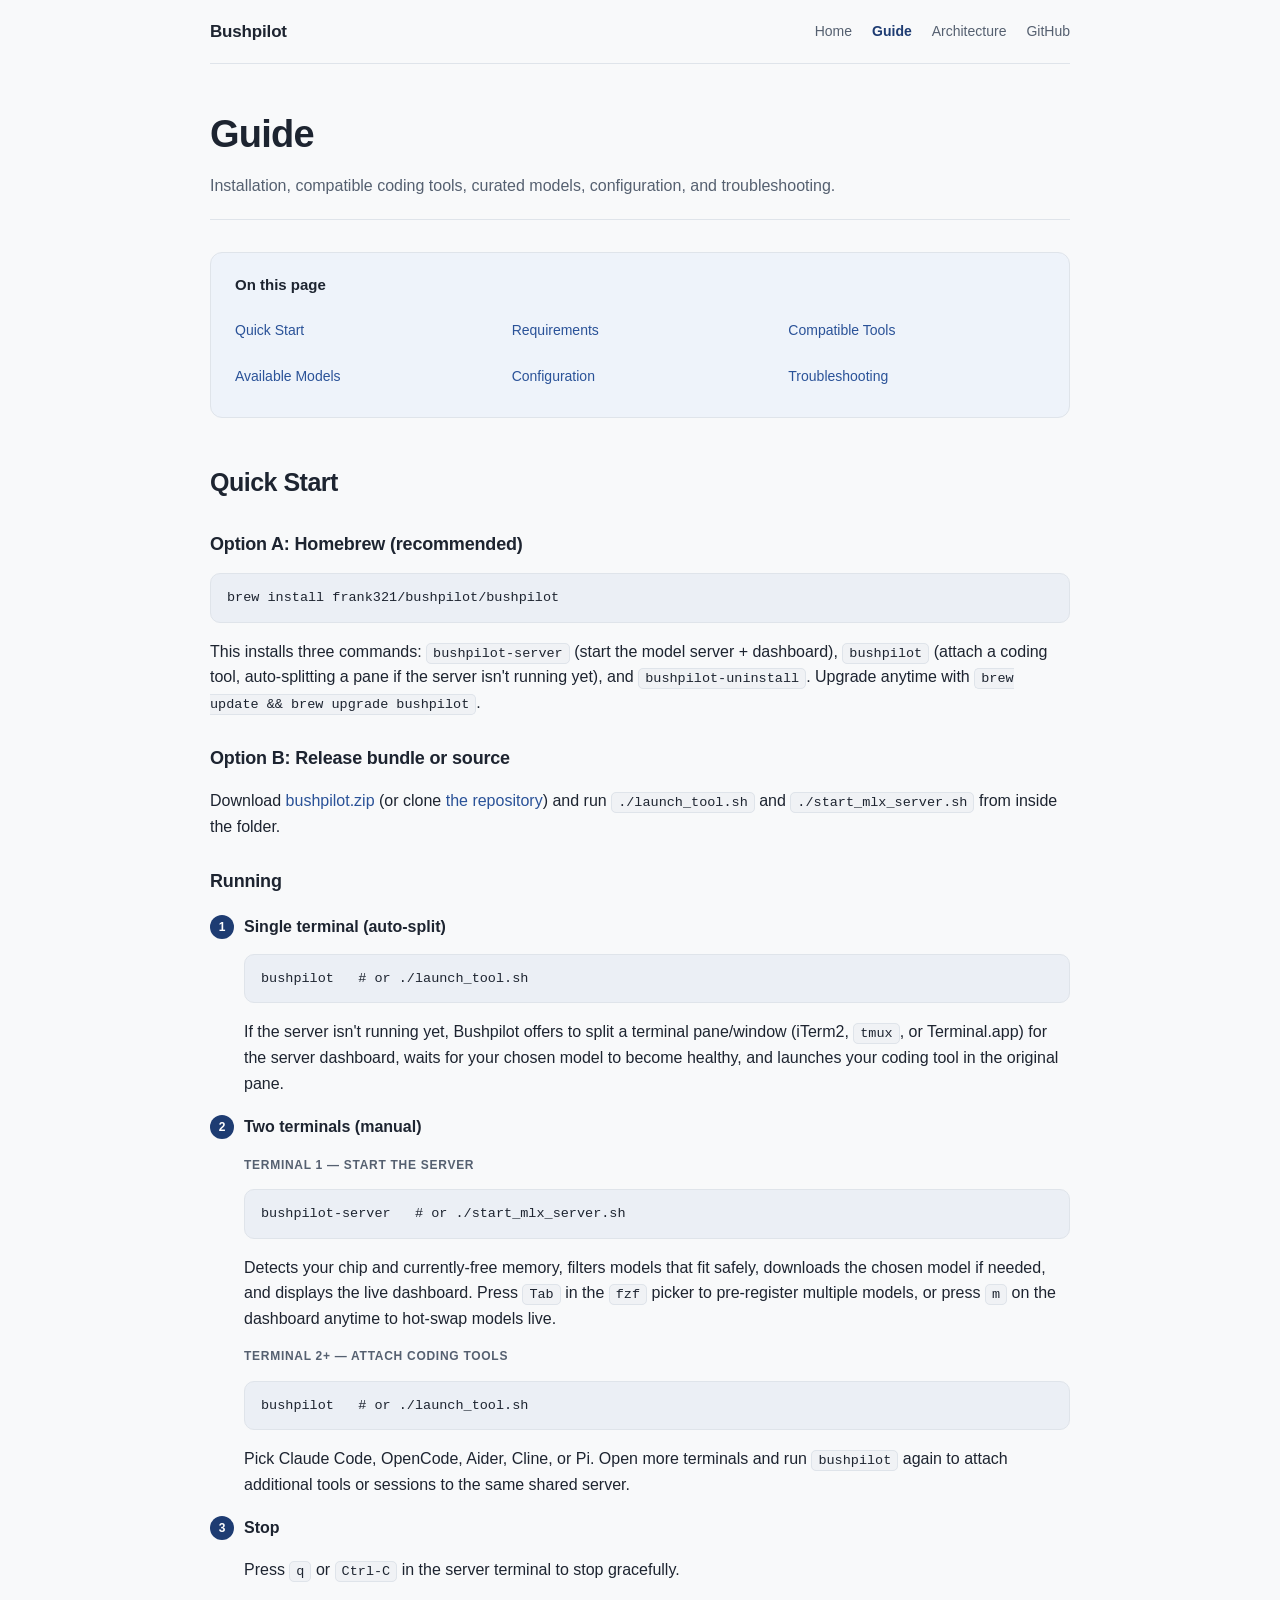
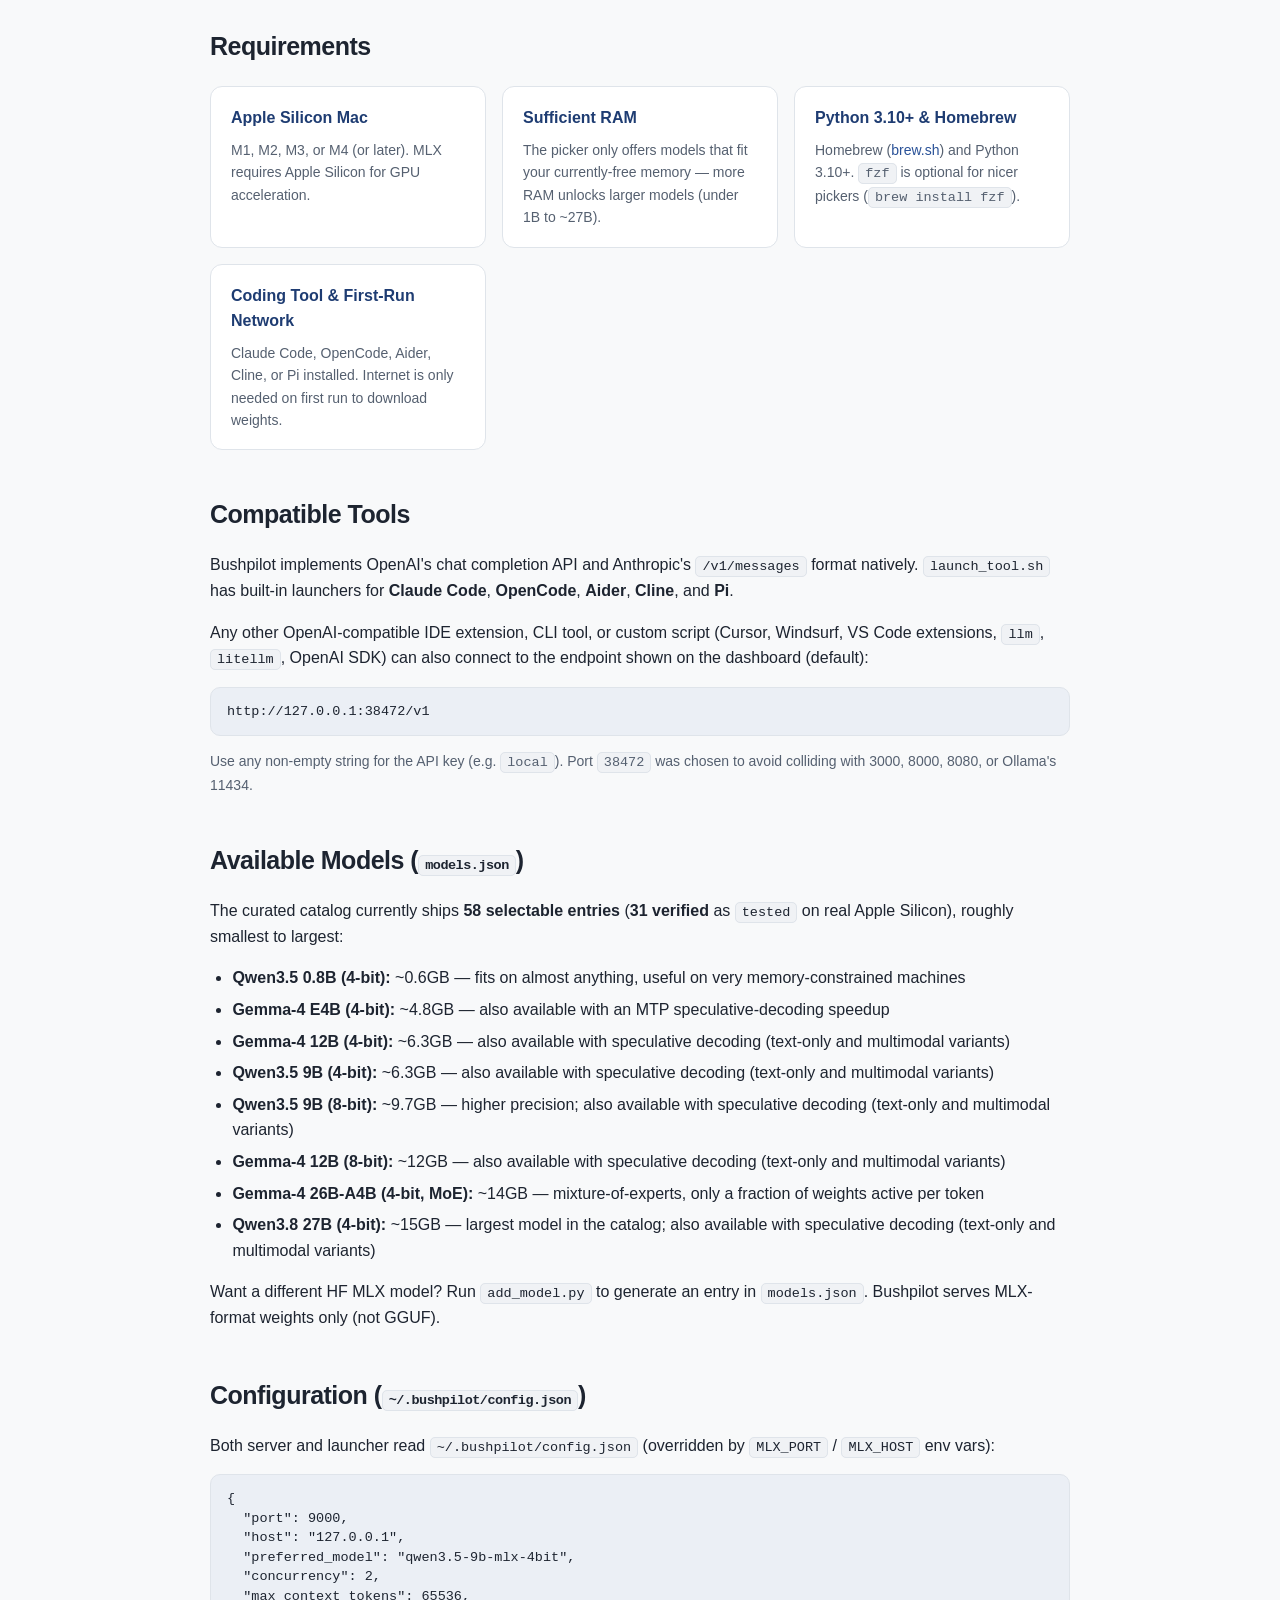
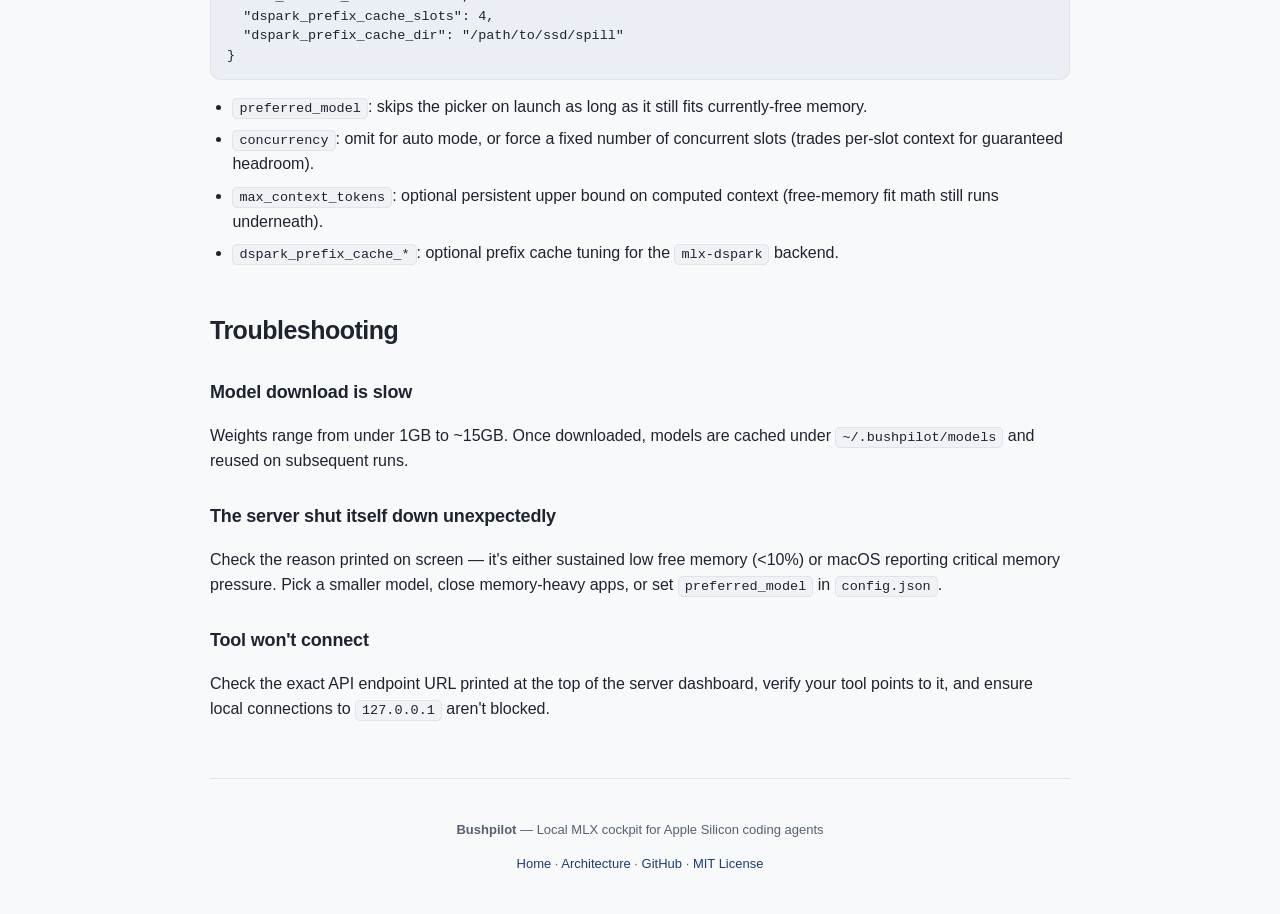
==== docs/guide.html @ 11734fc4 "Split website into landing, guide, and architecture pages for bushpilot.dev" ====
<!DOCTYPE html>
<html lang="en">
<head>
  <meta charset="utf-8">
  <meta name="viewport" content="width=device-width, initial-scale=1">
  <title>Guide — Bushpilot</title>
  <meta name="description" content="Quick start, requirements, compatible coding tools, model catalog, configuration, and troubleshooting for Bushpilot.">
  <link rel="canonical" href="https://bushpilot.dev/guide.html">
  <link rel="stylesheet" href="style.css">
</head>
<body>
<div class="wrap">

  <nav class="topnav">
    <a class="brand" href="index.html">Bushpilot</a>
    <div class="links">
      <a href="index.html">Home</a>
      <a class="active" href="guide.html">Guide</a>
      <a href="architecture.html">Architecture</a>
      <a href="https://github.com/frank321/bushpilot">GitHub</a>
    </div>
  </nav>

  <header class="page-header">
    <h1>Guide</h1>
    <p>Installation, compatible coding tools, curated models, configuration, and troubleshooting.</p>
  </header>

  <div class="toc">
    <h2>On this page</h2>
    <ol>
      <li><a href="#quick-start">Quick Start</a></li>
      <li><a href="#requirements">Requirements</a></li>
      <li><a href="#compatible-tools">Compatible Tools</a></li>
      <li><a href="#models">Available Models</a></li>
      <li><a href="#config">Configuration</a></li>
      <li><a href="#troubleshooting">Troubleshooting</a></li>
    </ol>
  </div>

  <section id="quick-start">
    <h2>Quick Start</h2>

    <h3>Option A: Homebrew (recommended)</h3>
    <pre>brew install frank321/bushpilot/bushpilot</pre>
    <p>
      This installs three commands: <code class="inline">bushpilot-server</code> (start the model server + dashboard),
      <code class="inline">bushpilot</code> (attach a coding tool, auto-splitting a pane if the server isn't running yet), and
      <code class="inline">bushpilot-uninstall</code>. Upgrade anytime with <code class="inline">brew update &amp;&amp; brew upgrade bushpilot</code>.
    </p>

    <h3>Option B: Release bundle or source</h3>
    <p>
      Download <a href="https://github.com/frank321/bushpilot/releases/latest/download/bushpilot.zip">bushpilot.zip</a>
      (or clone <a href="https://github.com/frank321/bushpilot">the repository</a>) and run <code class="inline">./launch_tool.sh</code>
      and <code class="inline">./start_mlx_server.sh</code> from inside the folder.
    </p>

    <h3>Running</h3>
    <ol class="steps">
      <li>
        <strong>Single terminal (auto-split)</strong>
        <pre>bushpilot   # or ./launch_tool.sh</pre>
        <p>
          If the server isn't running yet, Bushpilot offers to split a terminal pane/window (iTerm2, <code class="inline">tmux</code>, or Terminal.app)
          for the server dashboard, waits for your chosen model to become healthy, and launches your coding tool in the original pane.
        </p>
      </li>
      <li>
        <strong>Two terminals (manual)</strong>
        <div class="terminal-label">Terminal 1 — Start the server</div>
        <pre>bushpilot-server   # or ./start_mlx_server.sh</pre>
        <p>
          Detects your chip and currently-free memory, filters models that fit safely, downloads the chosen model if needed,
          and displays the live dashboard. Press <code class="inline">Tab</code> in the <code class="inline">fzf</code> picker to pre-register
          multiple models, or press <code class="inline">m</code> on the dashboard anytime to hot-swap models live.
        </p>
        <div class="terminal-label">Terminal 2+ — Attach coding tools</div>
        <pre>bushpilot   # or ./launch_tool.sh</pre>
        <p>
          Pick Claude Code, OpenCode, Aider, Cline, or Pi. Open more terminals and run <code class="inline">bushpilot</code> again
          to attach additional tools or sessions to the same shared server.
        </p>
      </li>
      <li>
        <strong>Stop</strong>
        <p>
          Press <code class="inline">q</code> or <code class="inline">Ctrl-C</code> in the server terminal to stop gracefully.
        </p>
      </li>
    </ol>
  </section>

  <section id="requirements">
    <h2>Requirements</h2>
    <div class="features-grid">
      <div class="feature-card">
        <h4>Apple Silicon Mac</h4>
        <p>M1, M2, M3, or M4 (or later). MLX requires Apple Silicon for GPU acceleration.</p>
      </div>
      <div class="feature-card">
        <h4>Sufficient RAM</h4>
        <p>The picker only offers models that fit your currently-free memory — more RAM unlocks larger models (under 1B to ~27B).</p>
      </div>
      <div class="feature-card">
        <h4>Python 3.10+ &amp; Homebrew</h4>
        <p>Homebrew (<a href="https://brew.sh">brew.sh</a>) and Python 3.10+. <code class="inline">fzf</code> is optional for nicer pickers (<code class="inline">brew install fzf</code>).</p>
      </div>
      <div class="feature-card">
        <h4>Coding Tool &amp; First-Run Network</h4>
        <p>Claude Code, OpenCode, Aider, Cline, or Pi installed. Internet is only needed on first run to download weights.</p>
      </div>
    </div>
  </section>

  <section id="compatible-tools">
    <h2>Compatible Tools</h2>
    <p>
      Bushpilot implements OpenAI's chat completion API and Anthropic's <code class="inline">/v1/messages</code> format natively.
      <code class="inline">launch_tool.sh</code> has built-in launchers for <strong>Claude Code</strong>, <strong>OpenCode</strong>,
      <strong>Aider</strong>, <strong>Cline</strong>, and <strong>Pi</strong>.
    </p>
    <p>
      Any other OpenAI-compatible IDE extension, CLI tool, or custom script (Cursor, Windsurf, VS Code extensions, <code class="inline">llm</code>, <code class="inline">litellm</code>, OpenAI SDK)
      can also connect to the endpoint shown on the dashboard (default):
    </p>
    <pre>http://127.0.0.1:38472/v1</pre>
    <p style="font-size: 14px; color: var(--text-dim);">
      Use any non-empty string for the API key (e.g. <code class="inline">local</code>). Port <code class="inline">38472</code> was chosen to avoid colliding with 3000, 8000, 8080, or Ollama's 11434.
    </p>
  </section>

  <section id="models">
    <h2>Available Models (<code class="inline">models.json</code>)</h2>
    <p>The curated catalog currently ships <strong>58 selectable entries</strong> (<strong>31 verified</strong> as <code class="inline">tested</code> on real Apple Silicon), roughly smallest to largest:</p>
    <ul>
      <li><strong>Qwen3.5 0.8B (4-bit):</strong> ~0.6GB — fits on almost anything, useful on very memory-constrained machines</li>
      <li><strong>Gemma-4 E4B (4-bit):</strong> ~4.8GB — also available with an MTP speculative-decoding speedup</li>
      <li><strong>Gemma-4 12B (4-bit):</strong> ~6.3GB — also available with speculative decoding (text-only and multimodal variants)</li>
      <li><strong>Qwen3.5 9B (4-bit):</strong> ~6.3GB — also available with speculative decoding (text-only and multimodal variants)</li>
      <li><strong>Qwen3.5 9B (8-bit):</strong> ~9.7GB — higher precision; also available with speculative decoding (text-only and multimodal variants)</li>
      <li><strong>Gemma-4 12B (8-bit):</strong> ~12GB — also available with speculative decoding (text-only and multimodal variants)</li>
      <li><strong>Gemma-4 26B-A4B (4-bit, MoE):</strong> ~14GB — mixture-of-experts, only a fraction of weights active per token</li>
      <li><strong>Qwen3.8 27B (4-bit):</strong> ~15GB — largest model in the catalog; also available with speculative decoding (text-only and multimodal variants)</li>
    </ul>
    <p>
      Want a different HF MLX model? Run <code class="inline">add_model.py</code> to generate an entry in <code class="inline">models.json</code>.
      Bushpilot serves MLX-format weights only (not GGUF).
    </p>
  </section>

  <section id="config">
    <h2>Configuration (<code class="inline">~/.bushpilot/config.json</code>)</h2>
    <p>
      Both server and launcher read <code class="inline">~/.bushpilot/config.json</code> (overridden by <code class="inline">MLX_PORT</code> / <code class="inline">MLX_HOST</code> env vars):
    </p>
    <pre>{
  "port": 9000,
  "host": "127.0.0.1",
  "preferred_model": "qwen3.5-9b-mlx-4bit",
  "concurrency": 2,
  "max_context_tokens": 65536,
  "dspark_prefix_cache_slots": 4,
  "dspark_prefix_cache_dir": "/path/to/ssd/spill"
}</pre>
    <ul>
      <li><code class="inline">preferred_model</code>: skips the picker on launch as long as it still fits currently-free memory.</li>
      <li><code class="inline">concurrency</code>: omit for auto mode, or force a fixed number of concurrent slots (trades per-slot context for guaranteed headroom).</li>
      <li><code class="inline">max_context_tokens</code>: optional persistent upper bound on computed context (free-memory fit math still runs underneath).</li>
      <li><code class="inline">dspark_prefix_cache_*</code>: optional prefix cache tuning for the <code class="inline">mlx-dspark</code> backend.</li>
    </ul>
  </section>

  <section id="troubleshooting">
    <h2>Troubleshooting</h2>
    <h3>Model download is slow</h3>
    <p>
      Weights range from under 1GB to ~15GB. Once downloaded, models are cached under <code class="inline">~/.bushpilot/models</code> and reused on subsequent runs.
    </p>
    <h3>The server shut itself down unexpectedly</h3>
    <p>
      Check the reason printed on screen — it's either sustained low free memory (&lt;10%) or macOS reporting critical memory pressure.
      Pick a smaller model, close memory-heavy apps, or set <code class="inline">preferred_model</code> in <code class="inline">config.json</code>.
    </p>
    <h3>Tool won't connect</h3>
    <p>
      Check the exact API endpoint URL printed at the top of the server dashboard, verify your tool points to it, and ensure local connections to <code class="inline">127.0.0.1</code> aren't blocked.
    </p>
  </section>

  <footer>
    <p><strong>Bushpilot</strong> — Local MLX cockpit for Apple Silicon coding agents</p>
    <p>
      <a href="index.html">Home</a> ·
      <a href="architecture.html">Architecture</a> ·
      <a href="https://github.com/frank321/bushpilot">GitHub</a> ·
      <a href="https://github.com/frank321/bushpilot/blob/main/LICENSE">MIT License</a>
    </p>
  </footer>

</div>
</body>
</html>
---- docs/style.css ----
:root {
  --bg: #f8f9fa;
  --bg-card: #ffffff;
  --bg-alt: #f0f2f5;
  --text: #1d2430;
  --text-dim: #556070;
  --border: #dfe4ea;
  --accent: #1e3c72;
  --accent-light: #2a5298;
  --accent-text: #ffffff;
  --info-bg: #eef3fa;
  --term-bg: #151922;
  --term-text: #e6edf3;
  --term-dim: #8b949e;
  --term-accent: #7ee787;
  --term-blue: #79c0ff;
}

* { box-sizing: border-box; }

body {
  margin: 0;
  background: var(--bg);
  color: var(--text);
  font-family: -apple-system, BlinkMacSystemFont, "Segoe UI", Roboto, Helvetica, Arial, sans-serif;
  line-height: 1.6;
}

.wrap {
  max-width: 900px;
  margin: 0 auto;
  padding: 0 20px;
}

a {
  color: var(--accent-light);
  text-decoration: none;
}
a:hover {
  text-decoration: underline;
}

/* Top navigation */
nav.topnav {
  display: flex;
  align-items: center;
  justify-content: space-between;
  padding: 18px 0;
  border-bottom: 1px solid var(--border);
  gap: 16px;
  flex-wrap: wrap;
}
nav.topnav .brand {
  font-weight: 700;
  font-size: 17px;
  color: var(--text);
  letter-spacing: -0.01em;
}
nav.topnav .brand:hover {
  text-decoration: none;
}
nav.topnav .links {
  display: flex;
  gap: 20px;
  font-size: 14px;
  font-weight: 500;
  flex-wrap: wrap;
}
nav.topnav .links a {
  color: var(--text-dim);
}
nav.topnav .links a:hover,
nav.topnav .links a.active {
  color: var(--accent);
}
nav.topnav .links a.active {
  font-weight: 600;
}

/* Hero */
header.hero {
  text-align: center;
  padding: 52px 0 32px;
}
header.hero h1 {
  font-size: clamp(32px, 6vw, 48px);
  margin: 0 0 10px;
  letter-spacing: -0.025em;
}
header.hero .subtitle {
  font-size: 16px;
  color: var(--text-dim);
  margin: 6px 0 20px;
  font-weight: 500;
}
header.hero p.tagline {
  font-size: clamp(16px, 3vw, 19px);
  color: var(--text);
  max-width: 680px;
  margin: 0 auto 24px;
  line-height: 1.55;
}
.hero-meta {
  font-size: 14px;
  color: var(--text-dim);
  margin: 14px 0 0;
}

/* Page header (subpages) */
header.page-header {
  padding: 40px 0 20px;
  border-bottom: 1px solid var(--border);
}
header.page-header h1 {
  font-size: clamp(28px, 5vw, 38px);
  margin: 0 0 8px;
  letter-spacing: -0.02em;
}
header.page-header p {
  margin: 0;
  color: var(--text-dim);
  font-size: 16px;
}

/* Install box */
.install-box {
  display: inline-flex;
  align-items: center;
  gap: 12px;
  background: var(--term-bg);
  color: var(--term-text);
  border-radius: 10px;
  padding: 10px 14px 10px 18px;
  font-family: ui-monospace, SFMono-Regular, "SF Mono", Menlo, Consolas, monospace;
  font-size: 14px;
  max-width: 100%;
  overflow-x: auto;
  margin: 8px auto 0;
}
.install-box .prompt {
  color: var(--term-dim);
  user-select: none;
}
.copy-btn {
  background: rgba(255, 255, 255, 0.12);
  color: #ffffff;
  border: 1px solid rgba(255, 255, 255, 0.18);
  border-radius: 6px;
  padding: 4px 10px;
  font-size: 12px;
  font-family: inherit;
  cursor: pointer;
  white-space: nowrap;
}
.copy-btn:hover {
  background: rgba(255, 255, 255, 0.22);
}

/* Buttons */
.cta-row {
  display: flex;
  flex-wrap: wrap;
  gap: 12px;
  justify-content: center;
  margin-top: 22px;
}
.btn {
  display: inline-flex;
  align-items: center;
  gap: 8px;
  padding: 11px 22px;
  border-radius: 10px;
  text-decoration: none;
  font-weight: 600;
  font-size: 15px;
  border: 1px solid var(--border);
  transition: all 0.15s;
}
.btn.primary {
  background: linear-gradient(135deg, #1e3c72 0%, #2a5298 100%);
  color: var(--accent-text);
  border-color: transparent;
}
.btn.primary:hover {
  opacity: 0.92;
  transform: translateY(-1px);
  text-decoration: none;
}
.btn.secondary {
  background: var(--bg-card);
  color: var(--text);
}
.btn.secondary:hover {
  background: var(--bg-alt);
  text-decoration: none;
}

/* Terminal preview */
.terminal-mock {
  background: var(--term-bg);
  color: var(--term-text);
  border-radius: 12px;
  border: 1px solid #2b3240;
  overflow: hidden;
  margin: 28px 0 40px;
  box-shadow: 0 10px 30px rgba(15, 23, 42, 0.12);
}
.terminal-mock .titlebar {
  display: flex;
  align-items: center;
  gap: 7px;
  padding: 10px 14px;
  background: #1d222e;
  border-bottom: 1px solid #2b3240;
  font-size: 12px;
  color: var(--term-dim);
}
.terminal-mock .dot {
  width: 10px;
  height: 10px;
  border-radius: 50%;
  display: inline-block;
}
.terminal-mock .dot.r { background: #ff5f56; }
.terminal-mock .dot.y { background: #ffbd2e; }
.terminal-mock .dot.g { background: #27c93f; }
.terminal-mock .titlebar span.title {
  margin-left: 6px;
}
.terminal-mock pre {
  margin: 0;
  border: none;
  background: transparent;
  color: var(--term-text);
  padding: 16px 18px;
  font-size: 13px;
  line-height: 1.5;
  overflow-x: auto;
}
.t-dim { color: var(--term-dim); }
.t-green { color: var(--term-accent); }
.t-blue { color: var(--term-blue); }

/* TOC */
.toc {
  background: var(--info-bg);
  border: 1px solid var(--border);
  border-radius: 12px;
  padding: 20px 24px;
  margin: 32px 0;
}
.toc h2 {
  font-size: 15px;
  margin: 0 0 12px;
  color: var(--text);
}
.toc ol {
  list-style: none;
  padding-left: 0;
  display: grid;
  grid-template-columns: repeat(auto-fit, minmax(220px, 1fr));
  gap: 4px 20px;
  margin: 0;
}
.toc li {
  padding: 4px 0;
  font-size: 14px;
}

/* Sections */
section {
  margin: 44px 0;
}
section h2 {
  font-size: 25px;
  margin: 0 0 18px;
  letter-spacing: -0.02em;
}
section h3 {
  font-size: 18px;
  margin: 28px 0 12px;
  letter-spacing: -0.01em;
}
section h4 {
  font-size: 15px;
  margin: 18px 0 10px;
  font-weight: 600;
}

/* Info box */
.info-box {
  background: var(--info-bg);
  border-left: 4px solid var(--accent-light);
  border-radius: 6px;
  padding: 14px 18px;
  margin: 18px 0;
  font-size: 14px;
}
.info-box strong {
  color: var(--accent);
}

/* Cards */
.features-grid {
  display: grid;
  grid-template-columns: repeat(auto-fit, minmax(260px, 1fr));
  gap: 16px;
  margin: 20px 0;
}
.feature-card {
  background: var(--bg-card);
  border: 1px solid var(--border);
  border-radius: 12px;
  padding: 18px 20px;
}
.feature-card h3,
.feature-card h4 {
  margin: 0 0 8px;
  font-size: 16px;
  color: var(--accent);
}
.feature-card p {
  margin: 0;
  color: var(--text-dim);
  font-size: 14px;
}

/* Tables */
table {
  width: 100%;
  border-collapse: collapse;
  margin: 18px 0;
  font-size: 14px;
  background: var(--bg-card);
}
table th {
  background: var(--bg-alt);
  border: 1px solid var(--border);
  padding: 11px 14px;
  text-align: left;
  font-weight: 600;
}
table td {
  border: 1px solid var(--border);
  padding: 11px 14px;
  vertical-align: top;
}

/* Code blocks */
code, pre {
  font-family: ui-monospace, SFMono-Regular, "SF Mono", Menlo, Consolas, monospace;
  font-size: 13.5px;
}
code.inline {
  background: var(--bg-alt);
  border: 1px solid var(--border);
  border-radius: 5px;
  padding: 2px 6px;
}
pre {
  background: #ebeff5;
  color: #1d2430;
  border-radius: 10px;
  padding: 14px 16px;
  overflow-x: auto;
  margin: 14px 0;
  line-height: 1.45;
  border: 1px solid var(--border);
}
.terminal-label {
  font-size: 12px;
  text-transform: uppercase;
  letter-spacing: 0.06em;
  color: var(--text-dim);
  margin: 16px 0 6px;
  font-weight: 600;
}

/* Steps */
ol.steps {
  margin: 0;
  padding-left: 0;
  list-style: none;
  counter-reset: list-number;
}
ol.steps > li {
  margin: 18px 0;
  padding-left: 34px;
  position: relative;
}
ol.steps > li::before {
  content: counter(list-number);
  counter-increment: list-number;
  position: absolute;
  left: 0;
  top: 1px;
  background: var(--accent);
  color: #ffffff;
  width: 24px;
  height: 24px;
  border-radius: 50%;
  display: flex;
  align-items: center;
  justify-content: center;
  font-size: 12px;
  font-weight: 600;
}

/* How it works */
.how-it-works {
  display: grid;
  grid-template-columns: repeat(auto-fit, minmax(190px, 1fr));
  gap: 16px;
  margin: 20px 0;
}
.phase {
  border: 1px solid var(--border);
  border-top: 3px solid var(--accent-light);
  border-radius: 10px;
  padding: 20px 16px;
  background: var(--bg-card);
  text-align: center;
}
.phase-number {
  background: var(--accent);
  color: #ffffff;
  width: 38px;
  height: 38px;
  border-radius: 50%;
  display: flex;
  align-items: center;
  justify-content: center;
  font-size: 16px;
  font-weight: 700;
  margin: 0 auto 12px;
}
.phase h3 {
  margin: 0 0 8px;
  color: var(--accent);
  font-size: 16px;
}
.phase p {
  margin: 0;
  color: var(--text-dim);
  font-size: 14px;
}

/* Footer */
footer {
  text-align: center;
  color: var(--text-dim);
  font-size: 13px;
  margin-top: 56px;
  padding: 28px 0;
  border-top: 1px solid var(--border);
}
footer a {
  color: var(--accent);
}

ul, ol {
  margin: 10px 0;
  padding-left: 1.4em;
}
ul li, ol li {
  margin: 6px 0;
}

@media (max-width: 768px) {
  .toc ol { grid-template-columns: 1fr; }
  .features-grid { grid-template-columns: 1fr; }
  .how-it-works { grid-template-columns: 1fr; }
}
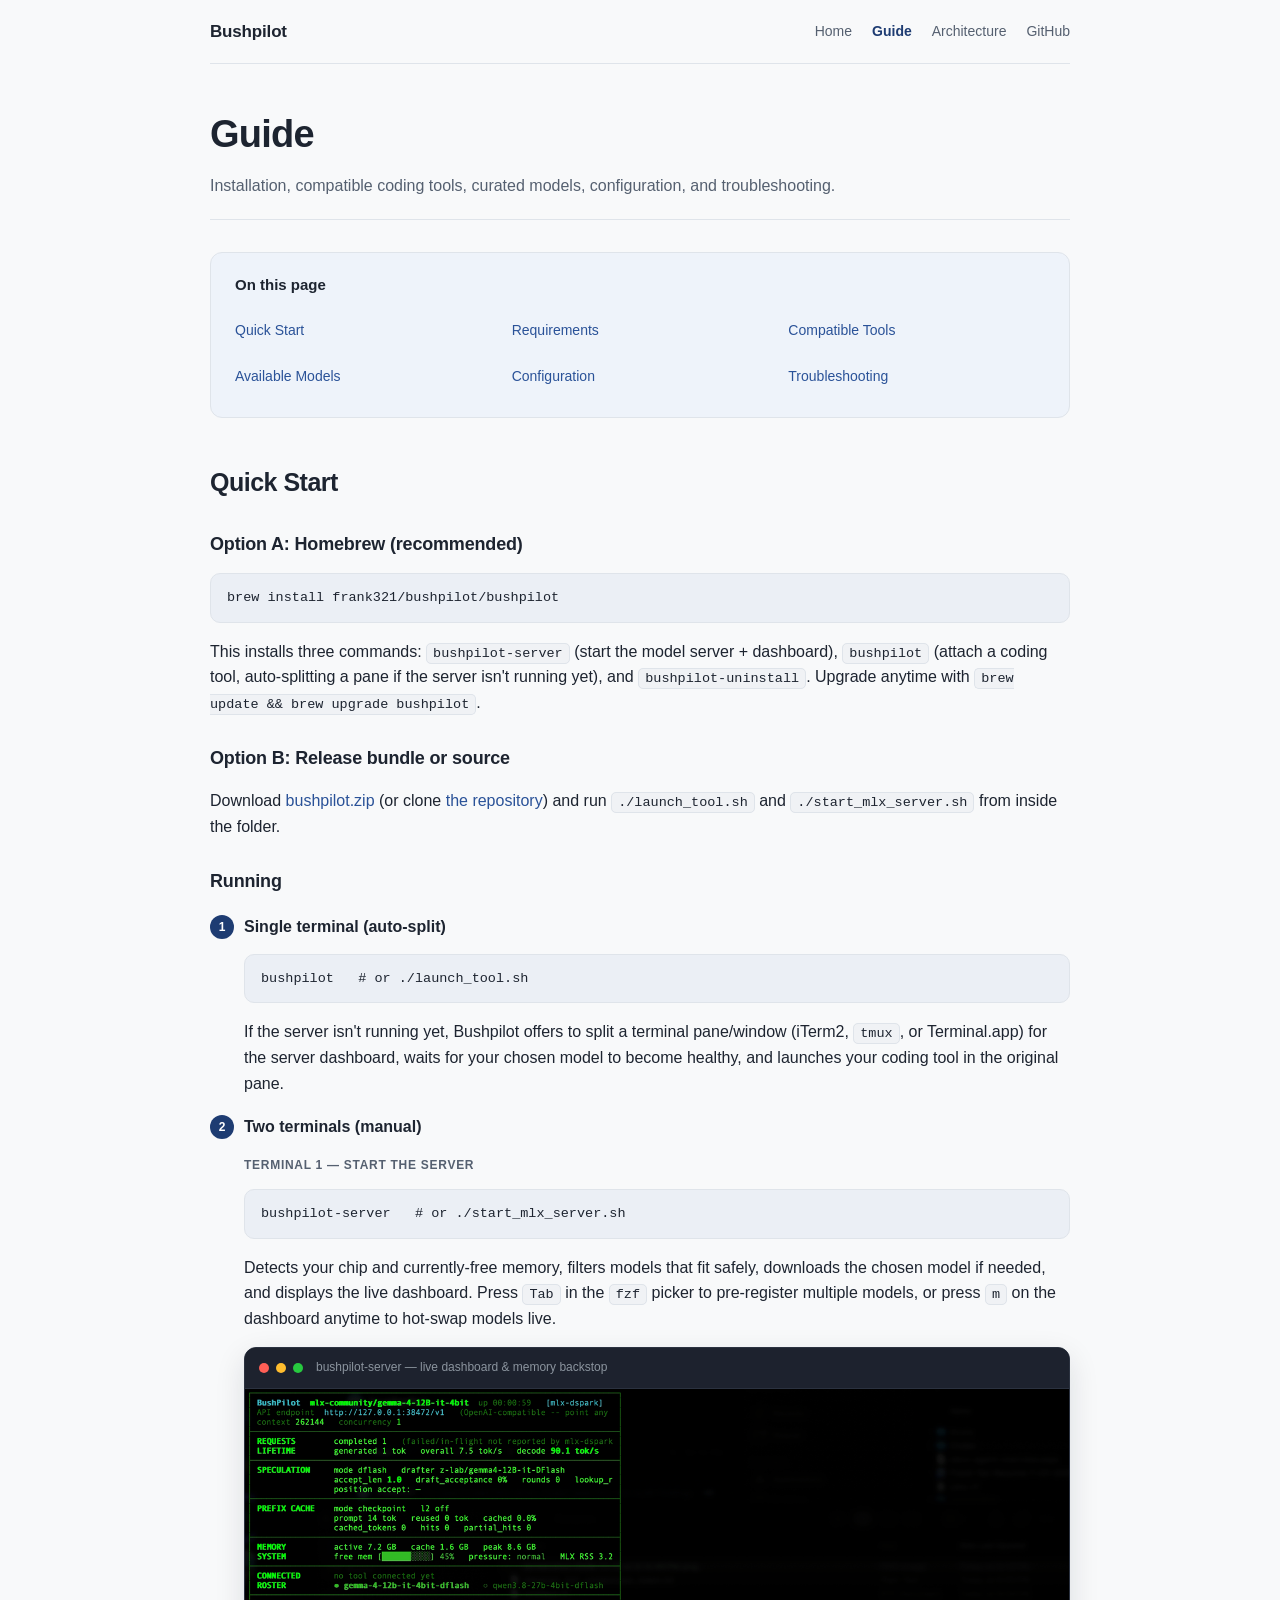
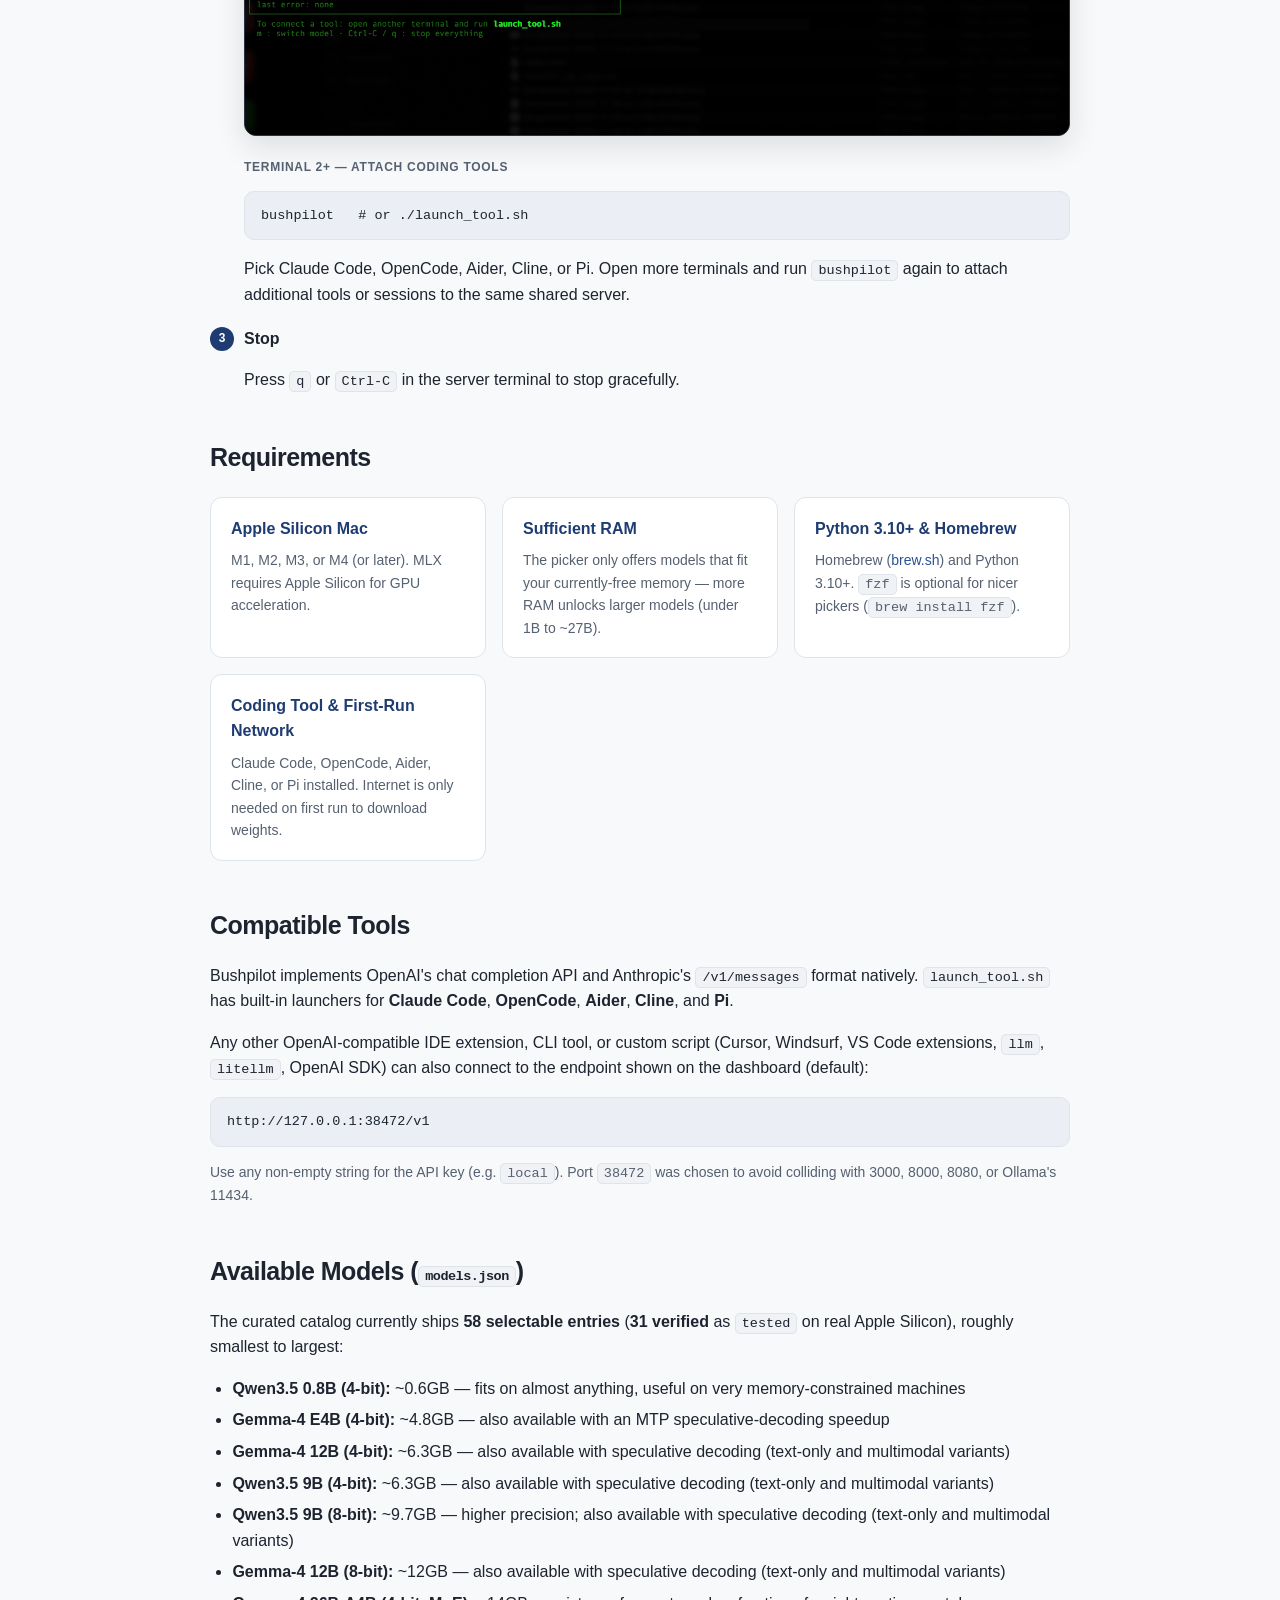
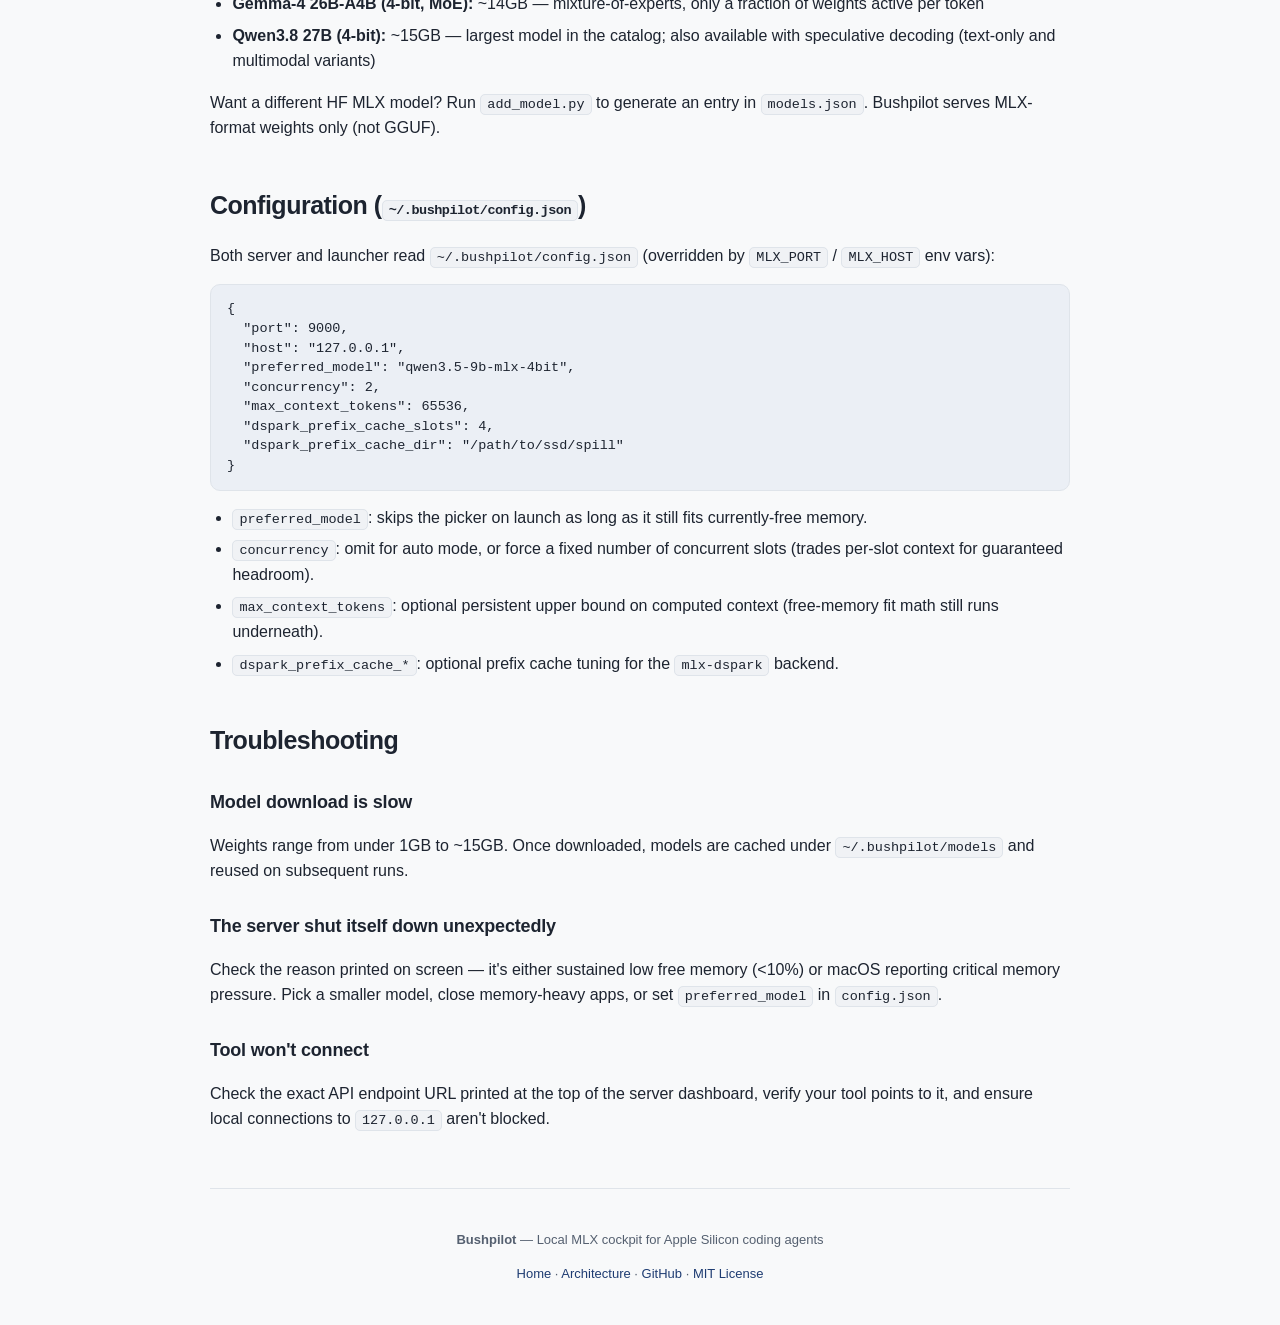
==== commit a2e46ede: "Feature launch_demo.gif on landing page and dashboard.png in guide" ====
--- a/docs/guide.html
+++ b/docs/guide.html
@@ -75,6 +75,13 @@
           and displays the live dashboard. Press <code class="inline">Tab</code> in the <code class="inline">fzf</code> picker to pre-register
           multiple models, or press <code class="inline">m</code> on the dashboard anytime to hot-swap models live.
         </p>
+        <div class="terminal-mock" style="margin: 16px 0 22px;">
+          <div class="titlebar">
+            <span class="dot r"></span><span class="dot y"></span><span class="dot g"></span>
+            <span class="title">bushpilot-server — live dashboard &amp; memory backstop</span>
+          </div>
+          <img src="assets/dashboard.png" alt="Bushpilot server dashboard showing requests, speculative decoding stats, prefix cache, free memory backstop, and hot-swap roster" style="display:block;width:100%;height:auto;">
+        </div>
         <div class="terminal-label">Terminal 2+ — Attach coding tools</div>
         <pre>bushpilot   # or ./launch_tool.sh</pre>
         <p>
